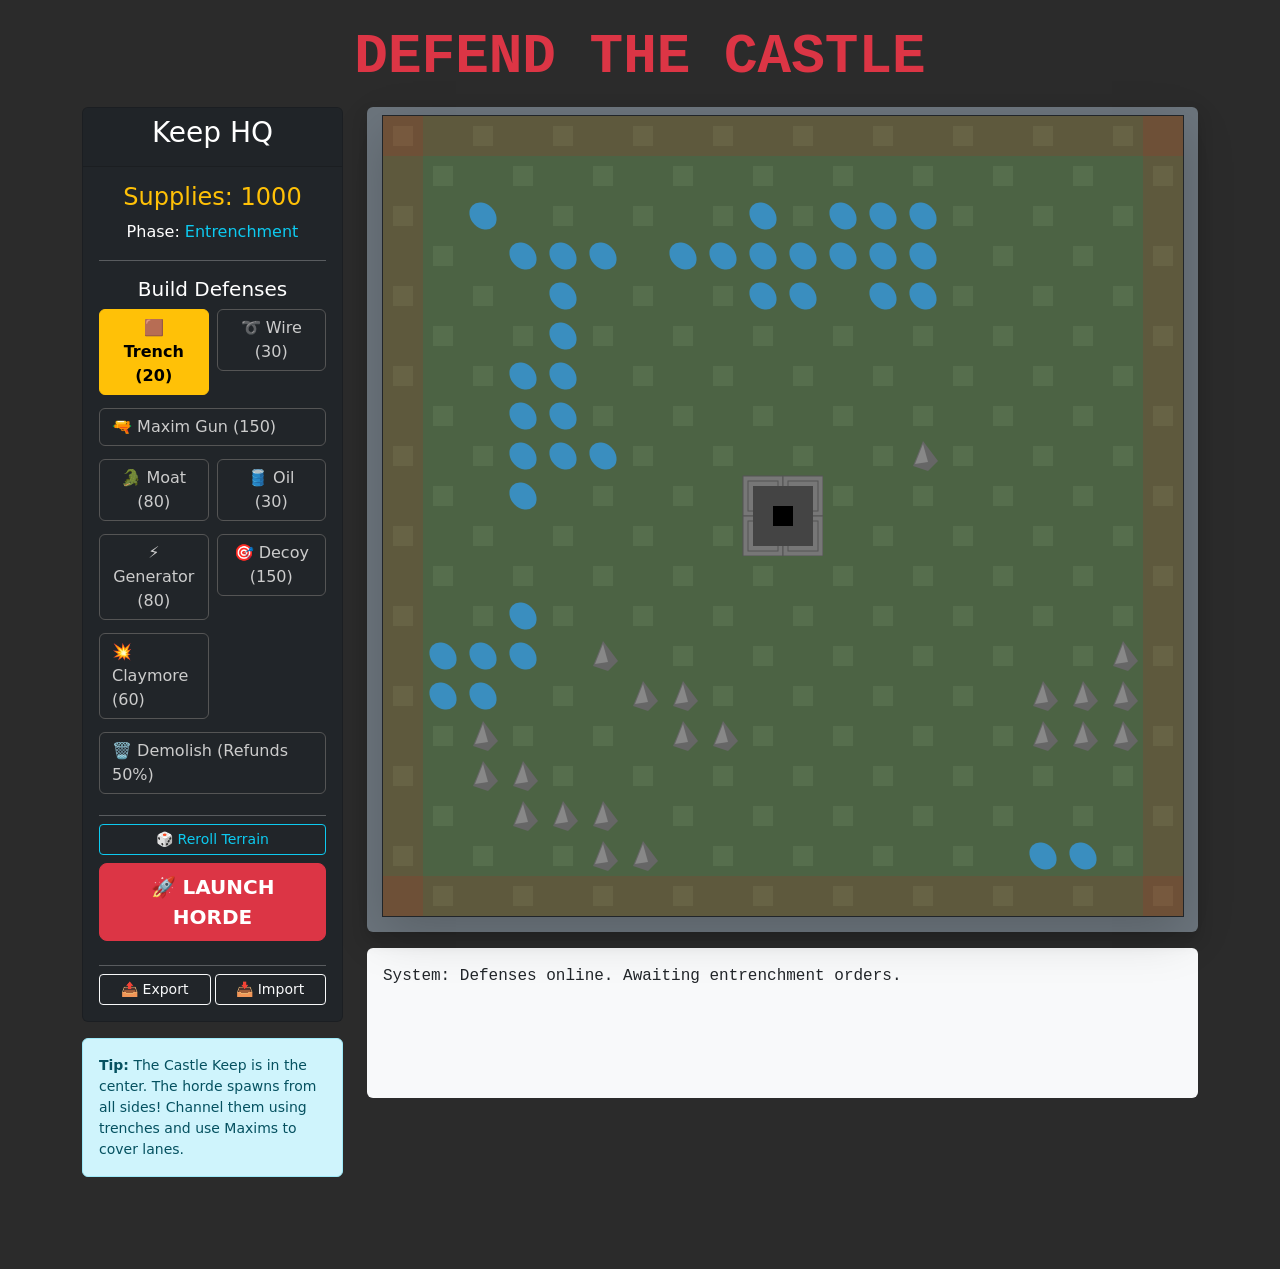
==== wwwroot/index.html @ 6d7d23ef "feat: add github pages playtest deployment workflow Agent-Logs-Url: https://github.com/esoinila/Hord" ====
<!DOCTYPE html>
<html lang="en">
<head>
    <meta charset="utf-8" />
    <meta name="viewport" content="width=device-width, initial-scale=1.0" />
    <title>Horde Defense</title>
    <link href="https://cdn.jsdelivr.net/npm/bootstrap@5.3.0/dist/css/bootstrap.min.css" rel="stylesheet">
    <link rel="stylesheet" href="css/site.css" />
</head>
<body>
    <div class="container mt-4">
        <main role="main" class="pb-3">
            <div class="game-container text-center">
                <h1 class="display-4 text-danger mb-3" style="font-family: 'Courier New', Courier, monospace; font-weight: bold;">DEFEND THE CASTLE</h1>

                <div class="row">
                    <div class="col-md-3">
                        <div class="card bg-dark text-white mb-3">
                            <div class="card-header">
                                <h3>Keep HQ</h3>
                            </div>
                            <div class="card-body">
                                <h4 class="text-warning">Supplies: <span id="suppliesDisplay">1000</span></h4>
                                <p>Phase: <span id="phaseDisplay" class="text-info font-weight-bold">Entrenchment</span></p>
                                <hr class="bg-secondary" />

                                <h5>Build Defenses</h5>
                                <div class="row g-2 mb-3">
                                    <div class="col-6"><button class="btn btn-outline-secondary w-100 build-btn active" data-type="trench" data-cost="20" title="Blocks path, bullets fly over">🟫 Trench (20)</button></div>
                                    <div class="col-6"><button class="btn btn-outline-secondary w-100 build-btn" data-type="wire" data-cost="30" title="Slows horde">➰ Wire (30)</button></div>
                                    <div class="col-12"><button class="btn btn-outline-secondary w-100 build-btn text-start" data-type="maxim" data-cost="150" title="Sprays piercing bullets">🔫 Maxim Gun (150)</button></div>
                                    <div class="col-6"><button class="btn btn-outline-secondary w-100 build-btn" data-type="moat" data-cost="80" title="Eats 5 horde">🐊 Moat (80)</button></div>
                                    <div class="col-6"><button class="btn btn-outline-secondary w-100 build-btn" data-type="oil" data-cost="30" title="Makes 'em slip & spin">🛢️ Oil (30)</button></div>
                                    <div class="col-6"><button class="btn btn-outline-secondary w-100 build-btn" data-type="generator" data-cost="80" title="Electrifies adjacent wire">⚡ Generator (80)</button></div>
                                    <div class="col-6"><button class="btn btn-outline-secondary w-100 build-btn" data-type="decoy" data-cost="150" title="Draws horde attention">🎯 Decoy (150)</button></div>
                                    <div class="col-6"><button class="btn btn-outline-secondary w-100 build-btn text-start" data-type="claymore" data-cost="60" title="Aimed explosive. Triggers on mass movement + smoke">💥 Claymore (60)</button></div>
                                    <div class="col-12"><button class="btn btn-outline-danger w-100 build-btn text-start" data-type="remove" data-cost="0" title="Demolish or clear corpse bridges">🗑️ Demolish (Refunds 50%)</button></div>
                                </div>

                                <hr class="bg-secondary mb-2" />
                                <button id="rerollBtn" class="btn btn-outline-info btn-sm w-100 mb-2">🎲 Reroll Terrain</button>
                                <button id="startWaveBtn" class="btn btn-danger btn-lg w-100 fw-bold mb-2">🚀 LAUNCH HORDE</button>

                                <div class="row g-1">
                                    <div class="col-6"><button id="replayBtn" class="btn btn-info btn-sm w-100 h-100" style="display:none;" title="Replay same wave size from scratch">🔄 Replay(Same)</button></div>
                                    <div class="col-6"><button id="replayEntrenchBtn" class="btn btn-outline-info btn-sm w-100 h-100" style="display:none;" title="Keep current defenses and replay same wave size">🏗️ Replay(Supplies)</button></div>
                                    <div class="col-6"><button id="tryAgainBtn" class="btn btn-success btn-sm w-100 h-100 mt-1" style="display:none;" title="Rebuild and try again">🛠️ Modify (+200)</button></div>
                                    <div class="col-6"><button id="nextWaveBtn" class="btn btn-primary btn-sm w-100 h-100 mt-1" style="display:none;">🌊 Next (x1.5)</button></div>
                                    <div class="col-12"><button id="restartBtn" class="btn btn-warning btn-sm w-100 mt-1" style="display:none;">🗺️ New Map / Restart</button></div>
                                </div>

                                <hr class="bg-secondary mt-2 mb-2" />
                                <div class="row g-1">
                                    <div class="col-6"><button id="exportBtn" class="btn btn-outline-light btn-sm w-100">📤 Export</button></div>
                                    <div class="col-6"><button id="importBtn" class="btn btn-outline-light btn-sm w-100">📥 Import</button></div>
                                </div>
                                <input type="file" id="importFile" accept=".json" style="display:none;" />
                            </div>
                        </div>
                        <div class="alert alert-info small text-start">
                            <strong>Tip:</strong> The Castle Keep is in the center. The horde spawns from all sides! Channel them using trenches and use Maxims to cover lanes.
                        </div>
                    </div>

                    <div class="col-md-9 mb-4 mx-auto text-center">
                        <div class="bg-secondary p-2 rounded shadow d-inline-block w-100">
                            <canvas id="gameCanvas" width="800" height="800" style="max-width: 100%; height: auto;" class="border border-dark shadow-lg bg-dark"></canvas>
                        </div>

                        <div id="battleLog" class="text-start mt-3 p-3 bg-light rounded text-dark" style="height: 150px; overflow-y: auto; font-family: monospace;">
                            System: Defenses online. Awaiting entrenchment orders.
                        </div>
                    </div>
                </div>
            </div>
        </main>
    </div>

    <script src="https://cdn.jsdelivr.net/npm/bootstrap@5.3.0/dist/js/bootstrap.bundle.min.js"></script>
    <script src="js/site.js"></script>
    <script src="js/game.js"></script>
</body>
</html>
---- wwwroot/css/site.css ----
html {
  font-size: 14px;
}

@media (min-width: 768px) {
  html {
    font-size: 16px;
  }
}

.btn:focus, .btn:active:focus, .btn-link.nav-link:focus, .form-control:focus, .form-check-input:focus {
  box-shadow: 0 0 0 0.1rem white, 0 0 0 0.25rem #258cfb;
}

html {
  position: relative;
  min-height: 100%;
}

body {
  margin-bottom: 60px;
  background-color: #2b2b2b;
  color: #eeeeee;
}

.canvas-wrapper {
  background-color: #3b423b !important;
  border: 4px solid #1a1a1a;
}

#gameCanvas {
  background-color: #5d7553; /* Grass tone */
  cursor: crosshair;
}

.build-btn {
  margin-bottom: 5px;
  transition: all 0.2s;
  color: #ccc;
  border-color: #555;
}
.build-btn:hover {
  background-color: #444;
  color: white;
}
.build-btn.active {
  background-color: #ffc107;
  color: black;
  border-color: #ffc107;
  font-weight: bold;
}
.build-btn small {
  font-size: 0.75em;
}

#battleLog p {
    margin-bottom: 2px;
}
.log-kill { color: #dc3545; }
.log-wave { color: #0dcaf0; }
.log-build { color: #198754; }
.log-error { color: #ffc107; }
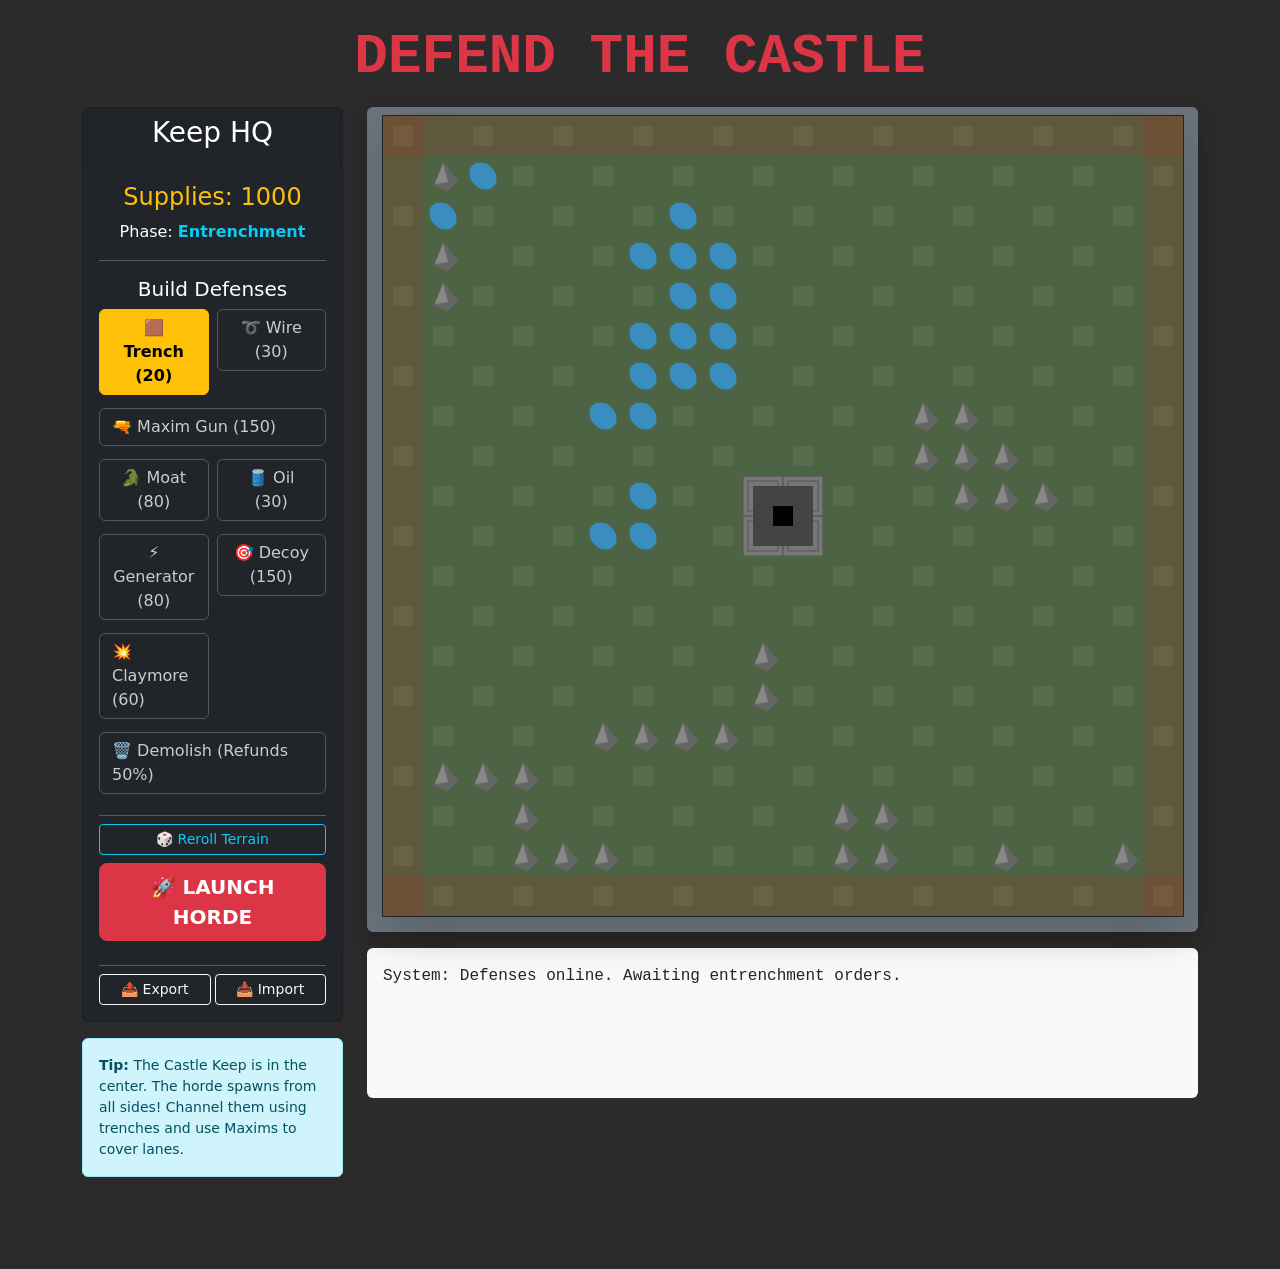
==== commit 2f792f3b: "fix: address pages workflow concurrency and bootstrap class Agent-Logs-Url: https://github.com/esoin" ====
--- a/wwwroot/index.html
+++ b/wwwroot/index.html
@@ -21,7 +21,7 @@
                             </div>
                             <div class="card-body">
                                 <h4 class="text-warning">Supplies: <span id="suppliesDisplay">1000</span></h4>
-                                <p>Phase: <span id="phaseDisplay" class="text-info font-weight-bold">Entrenchment</span></p>
+                                <p>Phase: <span id="phaseDisplay" class="text-info fw-bold">Entrenchment</span></p>
                                 <hr class="bg-secondary" />
 
                                 <h5>Build Defenses</h5>
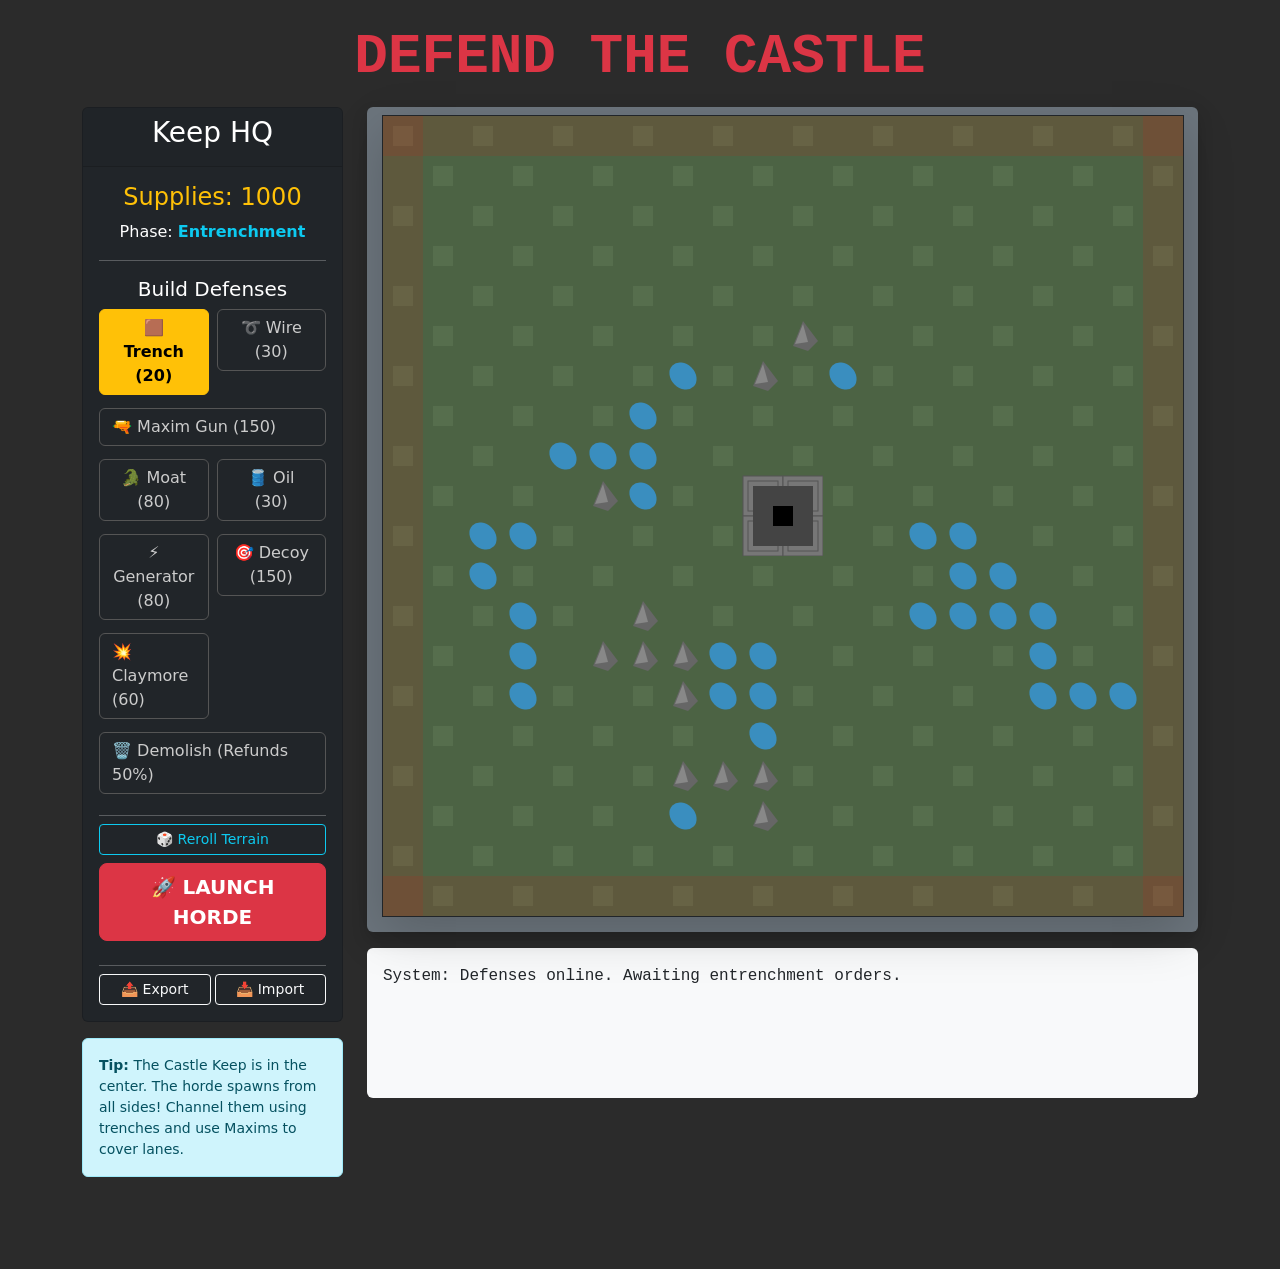
==== commit 116bd2d5: "fix: use local bootstrap assets to avoid blocked CDN errors Agent-Logs-Url: https://github.com/esoin" ====
--- a/wwwroot/index.html
+++ b/wwwroot/index.html
@@ -4,7 +4,7 @@
     <meta charset="utf-8" />
     <meta name="viewport" content="width=device-width, initial-scale=1.0" />
     <title>Horde Defense</title>
-    <link href="https://cdn.jsdelivr.net/npm/bootstrap@5.3.0/dist/css/bootstrap.min.css" rel="stylesheet">
+    <link rel="stylesheet" href="lib/bootstrap/dist/css/bootstrap.min.css" />
     <link rel="stylesheet" href="css/site.css" />
 </head>
 <body>
@@ -76,7 +76,7 @@
         </main>
     </div>
 
-    <script src="https://cdn.jsdelivr.net/npm/bootstrap@5.3.0/dist/js/bootstrap.bundle.min.js"></script>
+    <script src="lib/bootstrap/dist/js/bootstrap.bundle.min.js"></script>
     <script src="js/site.js"></script>
     <script src="js/game.js"></script>
 </body>
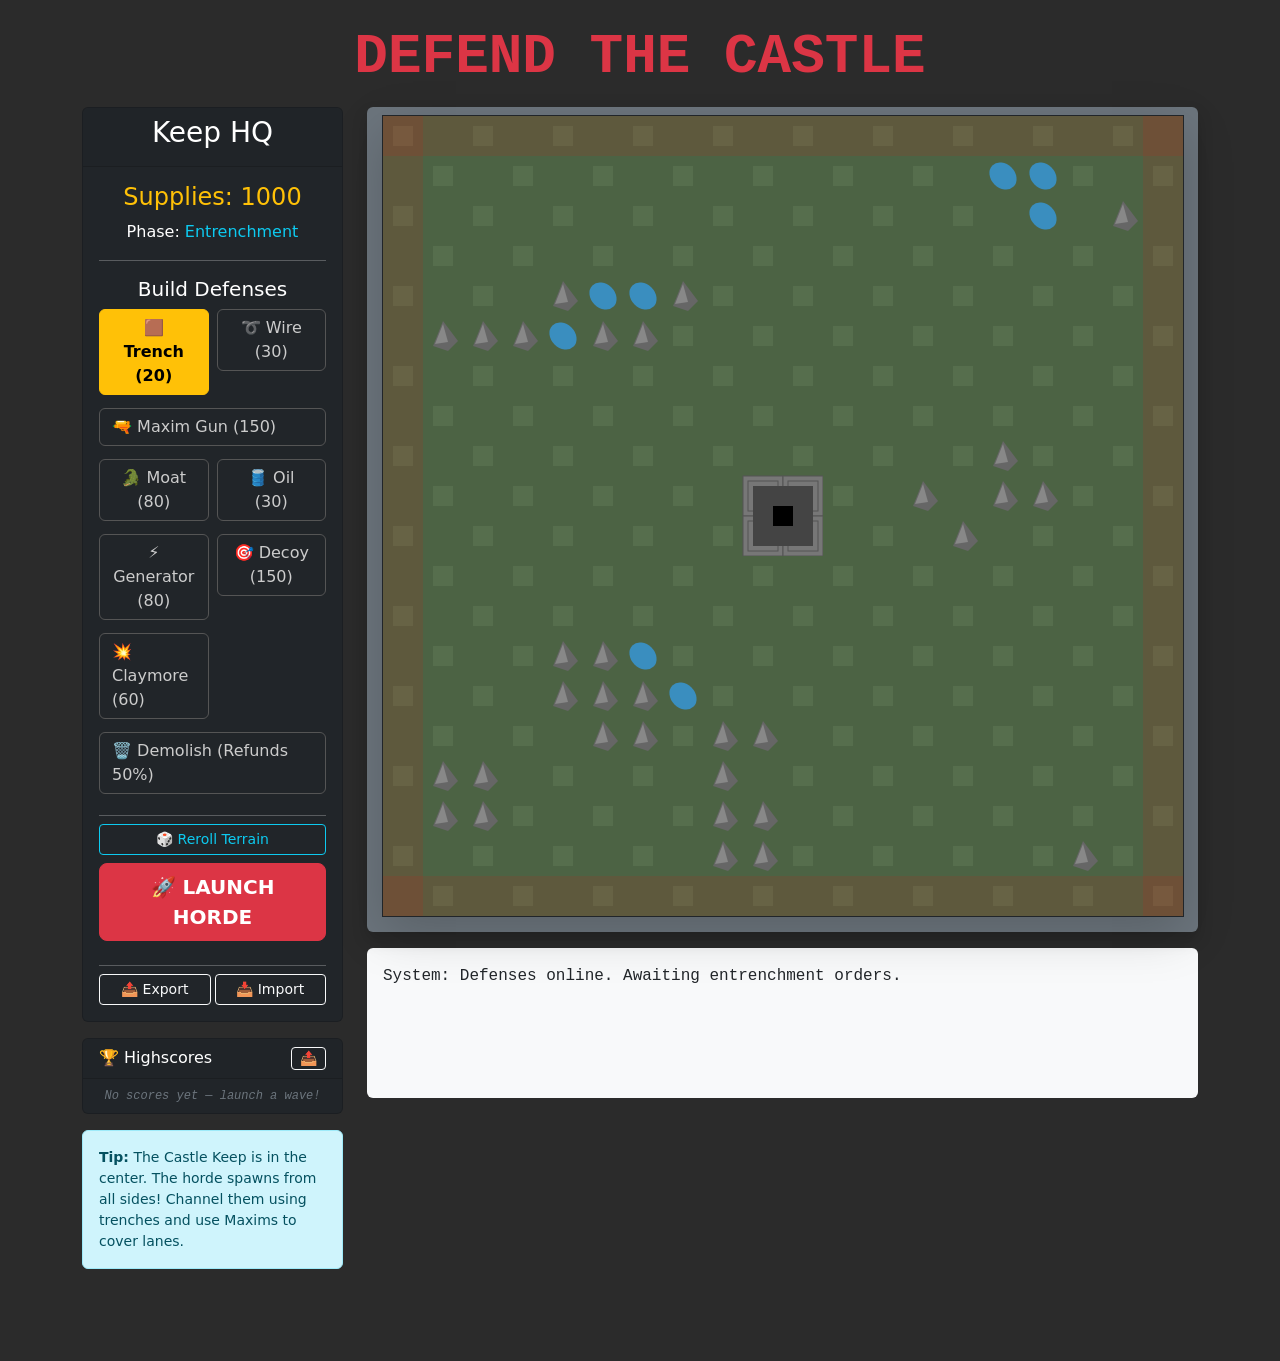
==== commit 0d8b8ffb: "Fix GitHub Pages deployment: remove conflicting workflows, deploy entire wwwroot directory The site " ====
--- a/wwwroot/index.html
+++ b/wwwroot/index.html
@@ -10,69 +10,86 @@
 <body>
     <div class="container mt-4">
         <main role="main" class="pb-3">
-            <div class="game-container text-center">
-                <h1 class="display-4 text-danger mb-3" style="font-family: 'Courier New', Courier, monospace; font-weight: bold;">DEFEND THE CASTLE</h1>
 
-                <div class="row">
-                    <div class="col-md-3">
-                        <div class="card bg-dark text-white mb-3">
-                            <div class="card-header">
-                                <h3>Keep HQ</h3>
-                            </div>
-                            <div class="card-body">
-                                <h4 class="text-warning">Supplies: <span id="suppliesDisplay">1000</span></h4>
-                                <p>Phase: <span id="phaseDisplay" class="text-info fw-bold">Entrenchment</span></p>
-                                <hr class="bg-secondary" />
-
-                                <h5>Build Defenses</h5>
-                                <div class="row g-2 mb-3">
-                                    <div class="col-6"><button class="btn btn-outline-secondary w-100 build-btn active" data-type="trench" data-cost="20" title="Blocks path, bullets fly over">🟫 Trench (20)</button></div>
-                                    <div class="col-6"><button class="btn btn-outline-secondary w-100 build-btn" data-type="wire" data-cost="30" title="Slows horde">➰ Wire (30)</button></div>
-                                    <div class="col-12"><button class="btn btn-outline-secondary w-100 build-btn text-start" data-type="maxim" data-cost="150" title="Sprays piercing bullets">🔫 Maxim Gun (150)</button></div>
-                                    <div class="col-6"><button class="btn btn-outline-secondary w-100 build-btn" data-type="moat" data-cost="80" title="Eats 5 horde">🐊 Moat (80)</button></div>
-                                    <div class="col-6"><button class="btn btn-outline-secondary w-100 build-btn" data-type="oil" data-cost="30" title="Makes 'em slip & spin">🛢️ Oil (30)</button></div>
-                                    <div class="col-6"><button class="btn btn-outline-secondary w-100 build-btn" data-type="generator" data-cost="80" title="Electrifies adjacent wire">⚡ Generator (80)</button></div>
-                                    <div class="col-6"><button class="btn btn-outline-secondary w-100 build-btn" data-type="decoy" data-cost="150" title="Draws horde attention">🎯 Decoy (150)</button></div>
-                                    <div class="col-6"><button class="btn btn-outline-secondary w-100 build-btn text-start" data-type="claymore" data-cost="60" title="Aimed explosive. Triggers on mass movement + smoke">💥 Claymore (60)</button></div>
-                                    <div class="col-12"><button class="btn btn-outline-danger w-100 build-btn text-start" data-type="remove" data-cost="0" title="Demolish or clear corpse bridges">🗑️ Demolish (Refunds 50%)</button></div>
-                                </div>
-
-                                <hr class="bg-secondary mb-2" />
-                                <button id="rerollBtn" class="btn btn-outline-info btn-sm w-100 mb-2">🎲 Reroll Terrain</button>
-                                <button id="startWaveBtn" class="btn btn-danger btn-lg w-100 fw-bold mb-2">🚀 LAUNCH HORDE</button>
-
-                                <div class="row g-1">
-                                    <div class="col-6"><button id="replayBtn" class="btn btn-info btn-sm w-100 h-100" style="display:none;" title="Replay same wave size from scratch">🔄 Replay(Same)</button></div>
-                                    <div class="col-6"><button id="replayEntrenchBtn" class="btn btn-outline-info btn-sm w-100 h-100" style="display:none;" title="Keep current defenses and replay same wave size">🏗️ Replay(Supplies)</button></div>
-                                    <div class="col-6"><button id="tryAgainBtn" class="btn btn-success btn-sm w-100 h-100 mt-1" style="display:none;" title="Rebuild and try again">🛠️ Modify (+200)</button></div>
-                                    <div class="col-6"><button id="nextWaveBtn" class="btn btn-primary btn-sm w-100 h-100 mt-1" style="display:none;">🌊 Next (x1.5)</button></div>
-                                    <div class="col-12"><button id="restartBtn" class="btn btn-warning btn-sm w-100 mt-1" style="display:none;">🗺️ New Map / Restart</button></div>
-                                </div>
-
-                                <hr class="bg-secondary mt-2 mb-2" />
-                                <div class="row g-1">
-                                    <div class="col-6"><button id="exportBtn" class="btn btn-outline-light btn-sm w-100">📤 Export</button></div>
-                                    <div class="col-6"><button id="importBtn" class="btn btn-outline-light btn-sm w-100">📥 Import</button></div>
-                                </div>
-                                <input type="file" id="importFile" accept=".json" style="display:none;" />
-                            </div>
-                        </div>
-                        <div class="alert alert-info small text-start">
-                            <strong>Tip:</strong> The Castle Keep is in the center. The horde spawns from all sides! Channel them using trenches and use Maxims to cover lanes.
-                        </div>
+<div class="game-container text-center">
+    <h1 class="display-4 text-danger mb-3" style="font-family: 'Courier New', Courier, monospace; font-weight: bold;">DEFEND THE CASTLE</h1>
+    
+    <div class="row">
+        <div class="col-md-3">
+            <div class="card bg-dark text-white mb-3">
+                <div class="card-header">
+                    <h3>Keep HQ</h3>
+                </div>
+                <div class="card-body">
+                    <h4 class="text-warning">Supplies: <span id="suppliesDisplay">1000</span></h4>
+                    <p>Phase: <span id="phaseDisplay" class="text-info font-weight-bold">Entrenchment</span></p>
+                    <hr class="bg-secondary" />
+                    
+                    <h5>Build Defenses</h5>
+                    <div class="row g-2 mb-3">
+                        <div class="col-6"><button class="btn btn-outline-secondary w-100 build-btn active" data-type="trench" data-cost="20" title="Blocks path, bullets fly over">🟫 Trench (20)</button></div>
+                        <div class="col-6"><button class="btn btn-outline-secondary w-100 build-btn" data-type="wire" data-cost="30" title="Slows horde">➰ Wire (30)</button></div>
+                        <div class="col-12"><button class="btn btn-outline-secondary w-100 build-btn text-start" data-type="maxim" data-cost="150" title="Sprays piercing bullets">🔫 Maxim Gun (150)</button></div>
+                        <div class="col-6"><button class="btn btn-outline-secondary w-100 build-btn" data-type="moat" data-cost="80" title="Eats 5 horde">🐊 Moat (80)</button></div>
+                        <div class="col-6"><button class="btn btn-outline-secondary w-100 build-btn" data-type="oil" data-cost="30" title="Makes 'em slip &amp; spin">🛢️ Oil (30)</button></div>
+                        <div class="col-6"><button class="btn btn-outline-secondary w-100 build-btn" data-type="generator" data-cost="80" title="Electrifies adjacent wire">⚡ Generator (80)</button></div>
+                        <div class="col-6"><button class="btn btn-outline-secondary w-100 build-btn" data-type="decoy" data-cost="150" title="Draws horde attention">🎯 Decoy (150)</button></div>
+                        <div class="col-6"><button class="btn btn-outline-secondary w-100 build-btn text-start" data-type="claymore" data-cost="60" title="Aimed explosive. Triggers on mass movement + smoke">💥 Claymore (60)</button></div>
+                        <div class="col-12"><button class="btn btn-outline-danger w-100 build-btn text-start" data-type="remove" data-cost="0" title="Demolish or clear corpse bridges">🗑️ Demolish (Refunds 50%)</button></div>
                     </div>
 
-                    <div class="col-md-9 mb-4 mx-auto text-center">
-                        <div class="bg-secondary p-2 rounded shadow d-inline-block w-100">
-                            <canvas id="gameCanvas" width="800" height="800" style="max-width: 100%; height: auto;" class="border border-dark shadow-lg bg-dark"></canvas>
-                        </div>
+                    <hr class="bg-secondary mb-2" />
+                    <button id="rerollBtn" class="btn btn-outline-info btn-sm w-100 mb-2">🎲 Reroll Terrain</button>
+                    <button id="startWaveBtn" class="btn btn-danger btn-lg w-100 fw-bold mb-2">🚀 LAUNCH HORDE</button>
+                    
+                    <div class="row g-1">
+                        <div class="col-6"><button id="replayBtn" class="btn btn-info btn-sm w-100 h-100" style="display:none;" title="Replay same wave size from scratch">🔄 Replay(Same)</button></div>
+                        <div class="col-6"><button id="replayEntrenchBtn" class="btn btn-outline-info btn-sm w-100 h-100" style="display:none;" title="Keep current defenses and replay same wave size">🏗️ Replay(Supplies)</button></div>
+                        <div class="col-6"><button id="tryAgainBtn" class="btn btn-success btn-sm w-100 h-100 mt-1" style="display:none;" title="Rebuild and try again">🛠️ Modify (+200)</button></div>
+                        <div class="col-6"><button id="nextWaveBtn" class="btn btn-primary btn-sm w-100 h-100 mt-1" style="display:none;">🌊 Next (x1.5)</button></div>
+                        <div class="col-12"><button id="restartBtn" class="btn btn-warning btn-sm w-100 mt-1" style="display:none;">🗺️ New Map / Restart</button></div>
+                    </div>
+                    
+                    <hr class="bg-secondary mt-2 mb-2" />
+                    <div class="row g-1">
+                        <div class="col-6"><button id="exportBtn" class="btn btn-outline-light btn-sm w-100">📤 Export</button></div>
+                        <div class="col-6"><button id="importBtn" class="btn btn-outline-light btn-sm w-100">📥 Import</button></div>
+                    </div>
+                    <input type="file" id="importFile" accept=".json" style="display:none;" />
+                </div>
+            </div>
 
-                        <div id="battleLog" class="text-start mt-3 p-3 bg-light rounded text-dark" style="height: 150px; overflow-y: auto; font-family: monospace;">
-                            System: Defenses online. Awaiting entrenchment orders.
-                        </div>
+            <!-- Highscore Panel -->
+            <div class="card bg-dark text-white mb-3">
+                <div class="card-header d-flex justify-content-between align-items-center">
+                    <h6 class="mb-0">🏆 Highscores</h6>
+                    <button id="exportScoresBtn" class="btn btn-outline-light btn-sm py-0" title="Export scores as JSON">📤</button>
+                </div>
+                <div class="card-body p-2">
+                    <div id="highscoreList" style="font-size:0.75rem; font-family: monospace;">
+                        <em class="text-secondary">No scores yet — launch a wave!</em>
                     </div>
                 </div>
             </div>
+
+            <div class="alert alert-info small text-start">
+                <strong>Tip:</strong> The Castle Keep is in the center. The horde spawns from all sides! Channel them using trenches and use Maxims to cover lanes.
+            </div>
+        </div>
+        
+        <div class="col-md-9 mb-4 mx-auto text-center">
+            <div class="bg-secondary p-2 rounded shadow d-inline-block w-100">
+                <canvas id="gameCanvas" width="800" height="800" style="max-width: 100%; height: auto;" class="border border-dark shadow-lg bg-dark"></canvas>
+            </div>
+            
+            <!-- Silly feedback area -->
+            <div id="battleLog" class="text-start mt-3 p-3 bg-light rounded text-dark" style="height: 150px; overflow-y: auto; font-family: monospace;">
+                System: Defenses online. Awaiting entrenchment orders.
+            </div>
+        </div>
+    </div>
+</div>
+
         </main>
     </div>
 
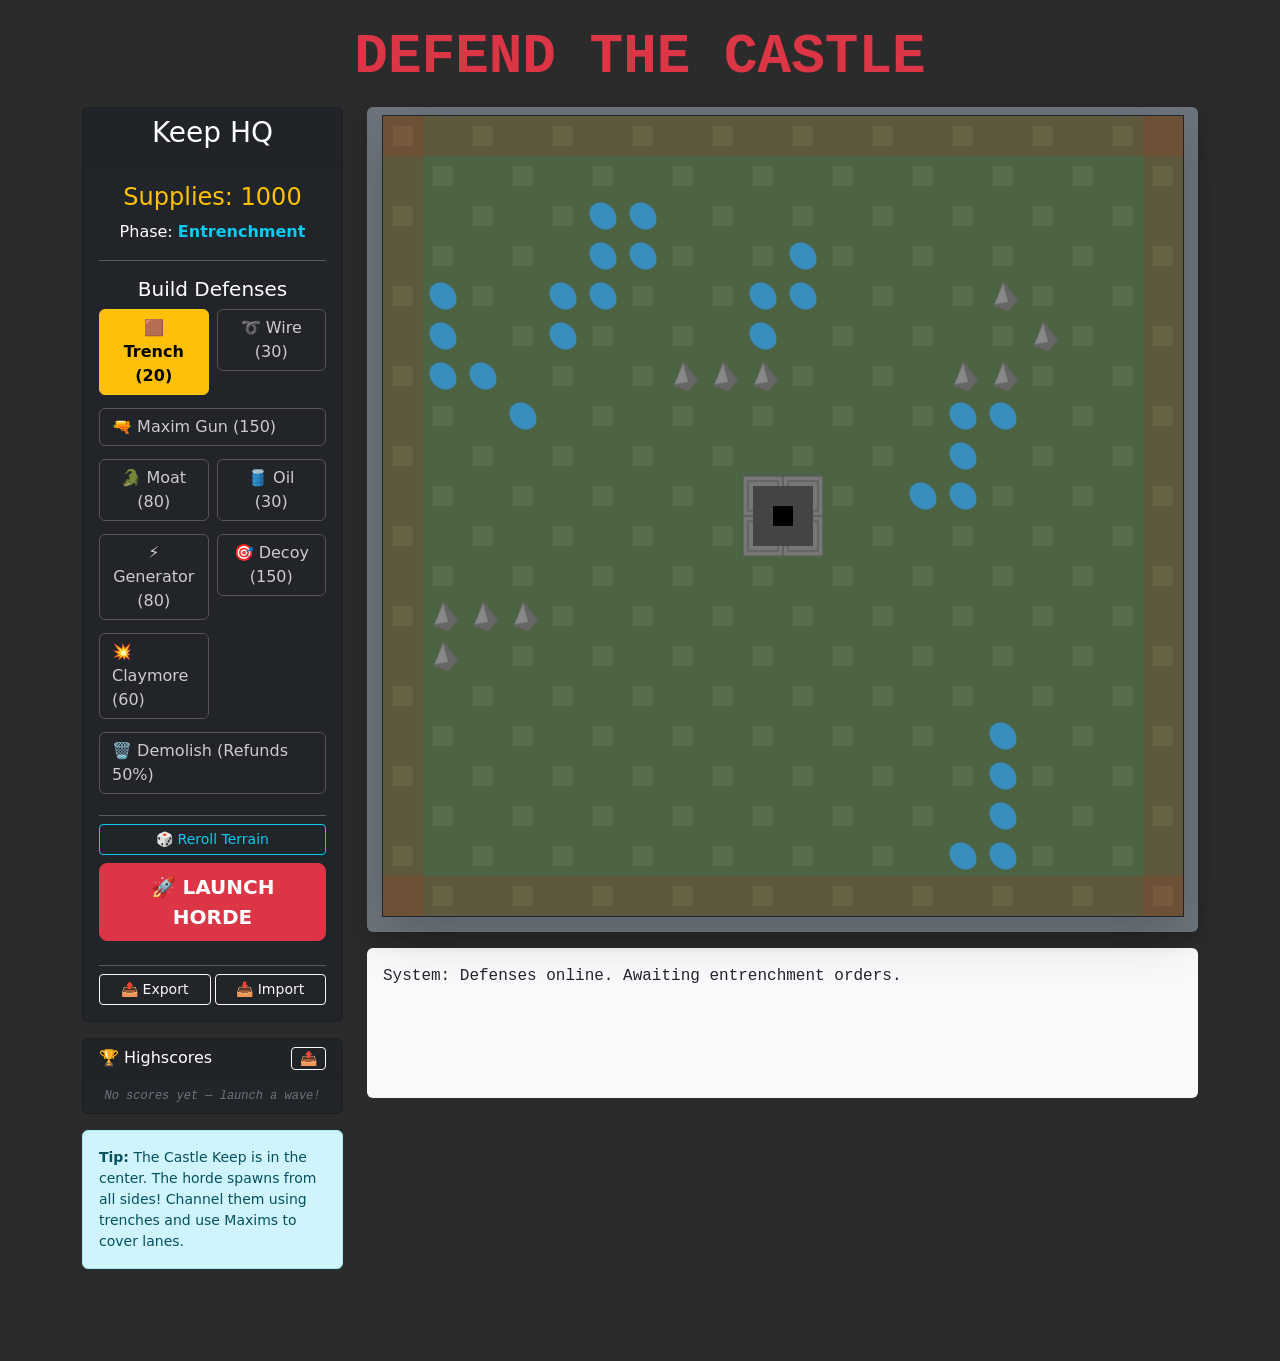
==== commit acf942d2: "Fix Bootstrap 5 class: use fw-bold instead of font-weight-bold Agent-Logs-Url: https://github.com/es" ====
--- a/wwwroot/index.html
+++ b/wwwroot/index.html
@@ -22,7 +22,7 @@
                 </div>
                 <div class="card-body">
                     <h4 class="text-warning">Supplies: <span id="suppliesDisplay">1000</span></h4>
-                    <p>Phase: <span id="phaseDisplay" class="text-info font-weight-bold">Entrenchment</span></p>
+                    <p>Phase: <span id="phaseDisplay" class="text-info fw-bold">Entrenchment</span></p>
                     <hr class="bg-secondary" />
                     
                     <h5>Build Defenses</h5>
